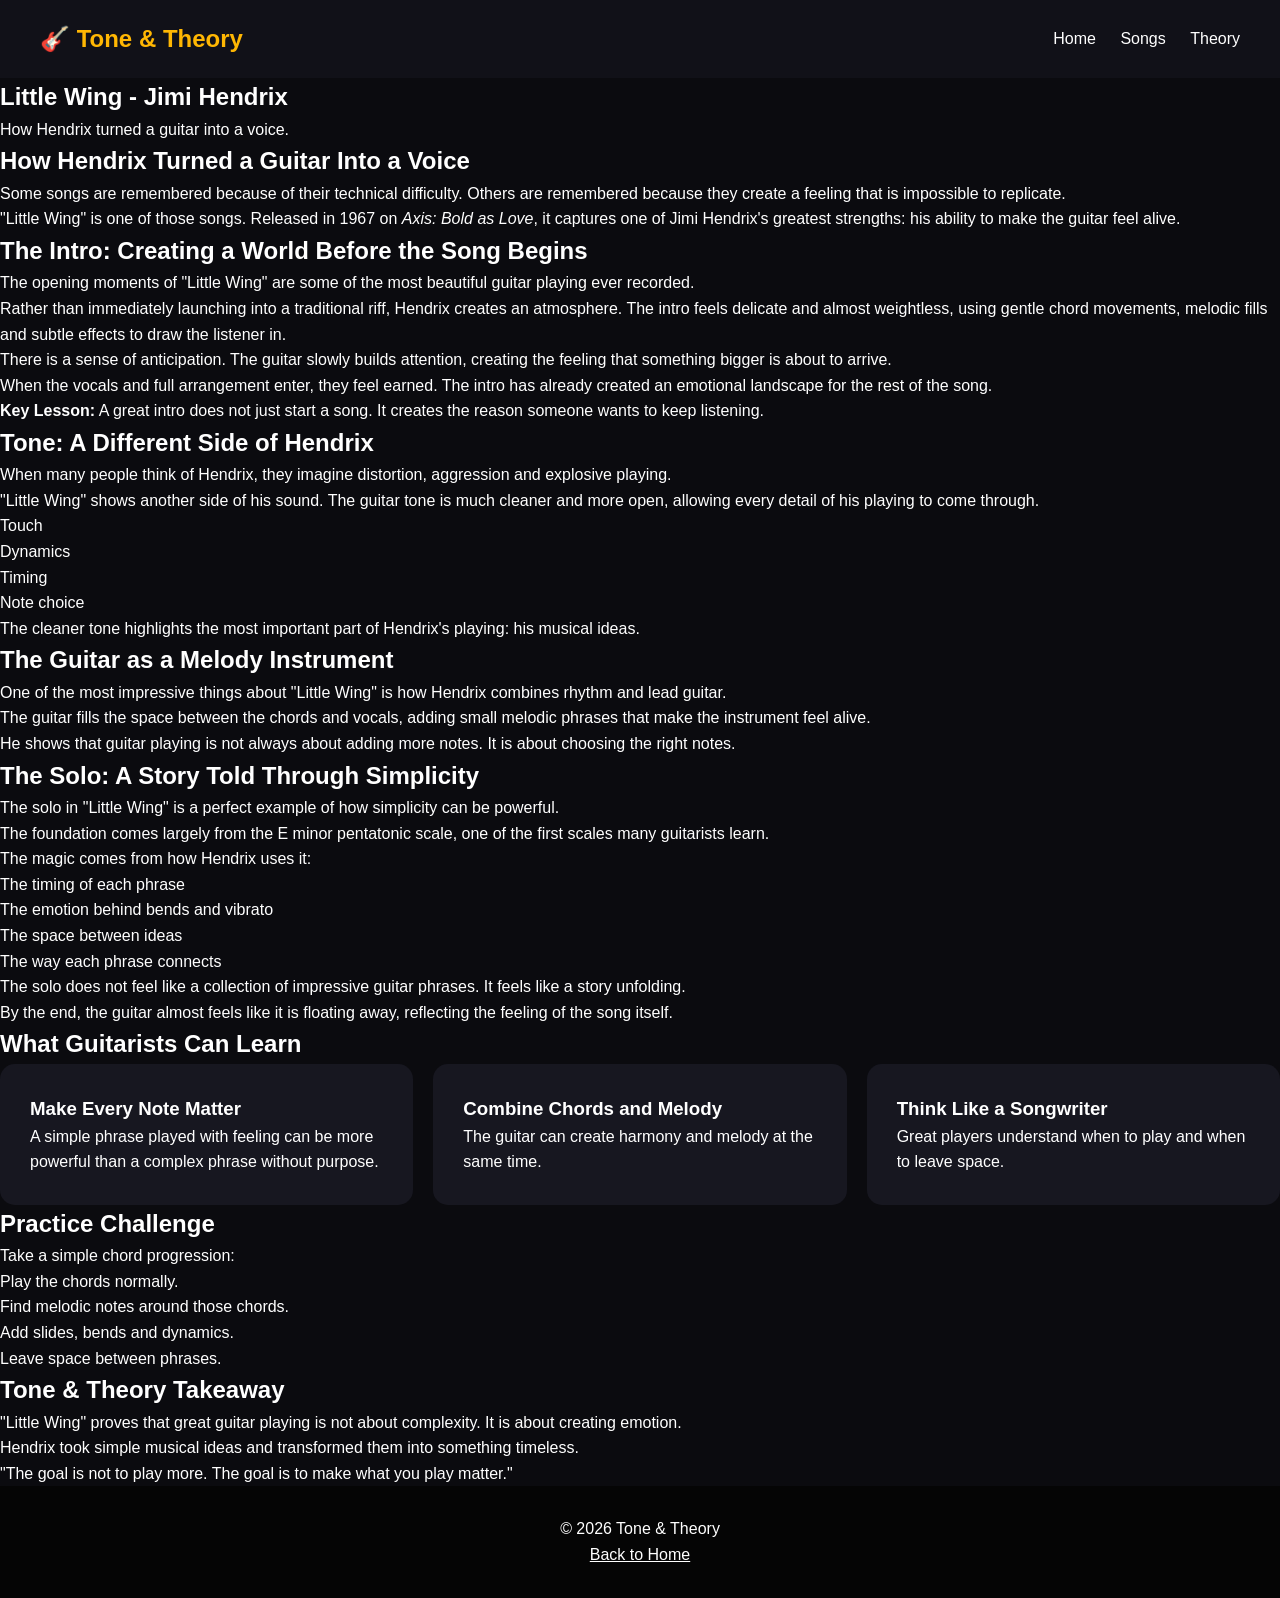
==== articles-little-wing.html @ c42ba69d "Add files via upload" ====
<!DOCTYPE html>
<html lang="en">

<head>
    <meta charset="UTF-8">
    <meta name="viewport" content="width=device-width, initial-scale=1.0">

    <title>Little Wing - Jimi Hendrix | Tone & Theory</title>

    <link rel="stylesheet" href="../style.css">
</head>


<body>


<header>

<nav>

<h1 class="logo">🎸 Tone & Theory</h1>

<div class="nav-links">
<a href="../index.html">Home</a>
<a href="#">Songs</a>
<a href="#">Theory</a>
</div>

</nav>

</header>



<section class="article-hero">

<h1>
Little Wing - Jimi Hendrix
</h1>

<p>
How Hendrix turned a guitar into a voice.
</p>

</section>




<main class="article">


<h2>How Hendrix Turned a Guitar Into a Voice</h2>


<p>
Some songs are remembered because of their technical difficulty.
Others are remembered because they create a feeling that is impossible to replicate.
</p>


<p>
"Little Wing" is one of those songs.
Released in 1967 on <em>Axis: Bold as Love</em>, it captures one of Jimi Hendrix's greatest strengths:
his ability to make the guitar feel alive.
</p>



<h2>The Intro: Creating a World Before the Song Begins</h2>


<p>
The opening moments of "Little Wing" are some of the most beautiful guitar playing ever recorded.
</p>


<p>
Rather than immediately launching into a traditional riff, Hendrix creates an atmosphere.
The intro feels delicate and almost weightless, using gentle chord movements, melodic fills and subtle effects to draw the listener in.
</p>


<p>
There is a sense of anticipation. The guitar slowly builds attention, creating the feeling that something bigger is about to arrive.
</p>


<p>
When the vocals and full arrangement enter, they feel earned. The intro has already created an emotional landscape for the rest of the song.
</p>


<div class="lesson-box">

<strong>Key Lesson:</strong>

A great intro does not just start a song. It creates the reason someone wants to keep listening.

</div>




<h2>Tone: A Different Side of Hendrix</h2>


<p>
When many people think of Hendrix, they imagine distortion, aggression and explosive playing.
</p>


<p>
"Little Wing" shows another side of his sound. The guitar tone is much cleaner and more open, allowing every detail of his playing to come through.
</p>


<ul>

<li>Touch</li>
<li>Dynamics</li>
<li>Timing</li>
<li>Note choice</li>

</ul>


<p>
The cleaner tone highlights the most important part of Hendrix's playing: his musical ideas.
</p>




<h2>The Guitar as a Melody Instrument</h2>


<p>
One of the most impressive things about "Little Wing" is how Hendrix combines rhythm and lead guitar.
</p>


<p>
The guitar fills the space between the chords and vocals, adding small melodic phrases that make the instrument feel alive.
</p>


<p>
He shows that guitar playing is not always about adding more notes. It is about choosing the right notes.
</p>




<h2>The Solo: A Story Told Through Simplicity</h2>


<p>
The solo in "Little Wing" is a perfect example of how simplicity can be powerful.
</p>


<p>
The foundation comes largely from the E minor pentatonic scale, one of the first scales many guitarists learn.
</p>


<p>
The magic comes from how Hendrix uses it:
</p>


<ul>

<li>The timing of each phrase</li>
<li>The emotion behind bends and vibrato</li>
<li>The space between ideas</li>
<li>The way each phrase connects</li>

</ul>



<p>
The solo does not feel like a collection of impressive guitar phrases.
It feels like a story unfolding.
</p>


<p>
By the end, the guitar almost feels like it is floating away, reflecting the feeling of the song itself.
</p>




<h2>What Guitarists Can Learn</h2>


<div class="cards">


<div class="card">

<h3>Make Every Note Matter</h3>

<p>
A simple phrase played with feeling can be more powerful than a complex phrase without purpose.
</p>

</div>



<div class="card">

<h3>Combine Chords and Melody</h3>

<p>
The guitar can create harmony and melody at the same time.
</p>

</div>



<div class="card">

<h3>Think Like a Songwriter</h3>

<p>
Great players understand when to play and when to leave space.
</p>

</div>


</div>




<h2>Practice Challenge</h2>


<p>

Take a simple chord progression:

</p>


<ol>

<li>Play the chords normally.</li>
<li>Find melodic notes around those chords.</li>
<li>Add slides, bends and dynamics.</li>
<li>Leave space between phrases.</li>

</ol>



<h2>Tone & Theory Takeaway</h2>


<p>
"Little Wing" proves that great guitar playing is not about complexity.
It is about creating emotion.
</p>


<p>
Hendrix took simple musical ideas and transformed them into something timeless.
</p>


<div class="final-quote">

"The goal is not to play more. The goal is to make what you play matter."

</div>



</main>



<footer>

<p>© 2026 Tone & Theory</p>

<a href="../index.html">
Back to Home
</a>

</footer>



</body>

</html>
---- style.css ----
* {
    box-sizing: border-box;
    margin: 0;
    padding: 0;
}


body {

    font-family: Arial, sans-serif;
    background:#0b0b0f;
    color:white;
    line-height:1.6;

}



header {

    background:#111118;
    padding:20px;

}


nav {

    display:flex;
    justify-content:space-between;
    align-items:center;
    max-width:1200px;
    margin:auto;

}


.logo {

    color:#ffb703;

}


.nav-links a {

    color:white;
    margin-left:20px;
    text-decoration:none;

}



.hero {

    min-height:80vh;
    display:flex;
    align-items:center;
    justify-content:center;
    text-align:center;
    padding:40px;

    background:
    linear-gradient(
    rgba(0,0,0,.6),
    rgba(0,0,0,.8)
    ),
    #15151f;

}


.hero h2 {

    font-size:3rem;
    max-width:800px;

}


.hero p {

    margin:20px auto;
    max-width:600px;

}



button {

    background:#ffb703;
    border:none;
    padding:14px 25px;
    border-radius:30px;
    cursor:pointer;
    font-weight:bold;

}


button:hover {

    transform:scale(1.05);

}



.section {

    padding:60px 10%;
}


.section h2 {

    text-align:center;
    margin-bottom:40px;

}



.song-card,
.card,
.form-box {

    background:#171720;
    padding:30px;
    border-radius:15px;

}


.two-columns {

    display:flex;
    gap:50px;
    margin-top:30px;

}


.cards {

    display:grid;
    grid-template-columns:repeat(auto-fit,minmax(220px,1fr));
    gap:20px;

}


.card {

    transition:.3s;

}


.card:hover {

    transform:translateY(-8px);
    border:1px solid #ffb703;

}



.form-box {

    max-width:600px;
    margin:auto;

}



input,
select {

    width:100%;
    padding:12px;
    margin:10px 0 20px;
    background:#222;
    border:none;
    color:white;

}



#result {

    margin-top:20px;
    color:#ffb703;

}



.newsletter {

    text-align:center;
    padding:60px;
    background:#111118;

}



footer {

    padding:30px;
    text-align:center;
    background:#050505;

}


footer a {

    color:white;
    margin:10px;

}



@media(max-width:700px){


nav {

    flex-direction:column;

}


.hero h2 {

    font-size:2rem;

}


.two-columns {

    flex-direction:column;

}


}
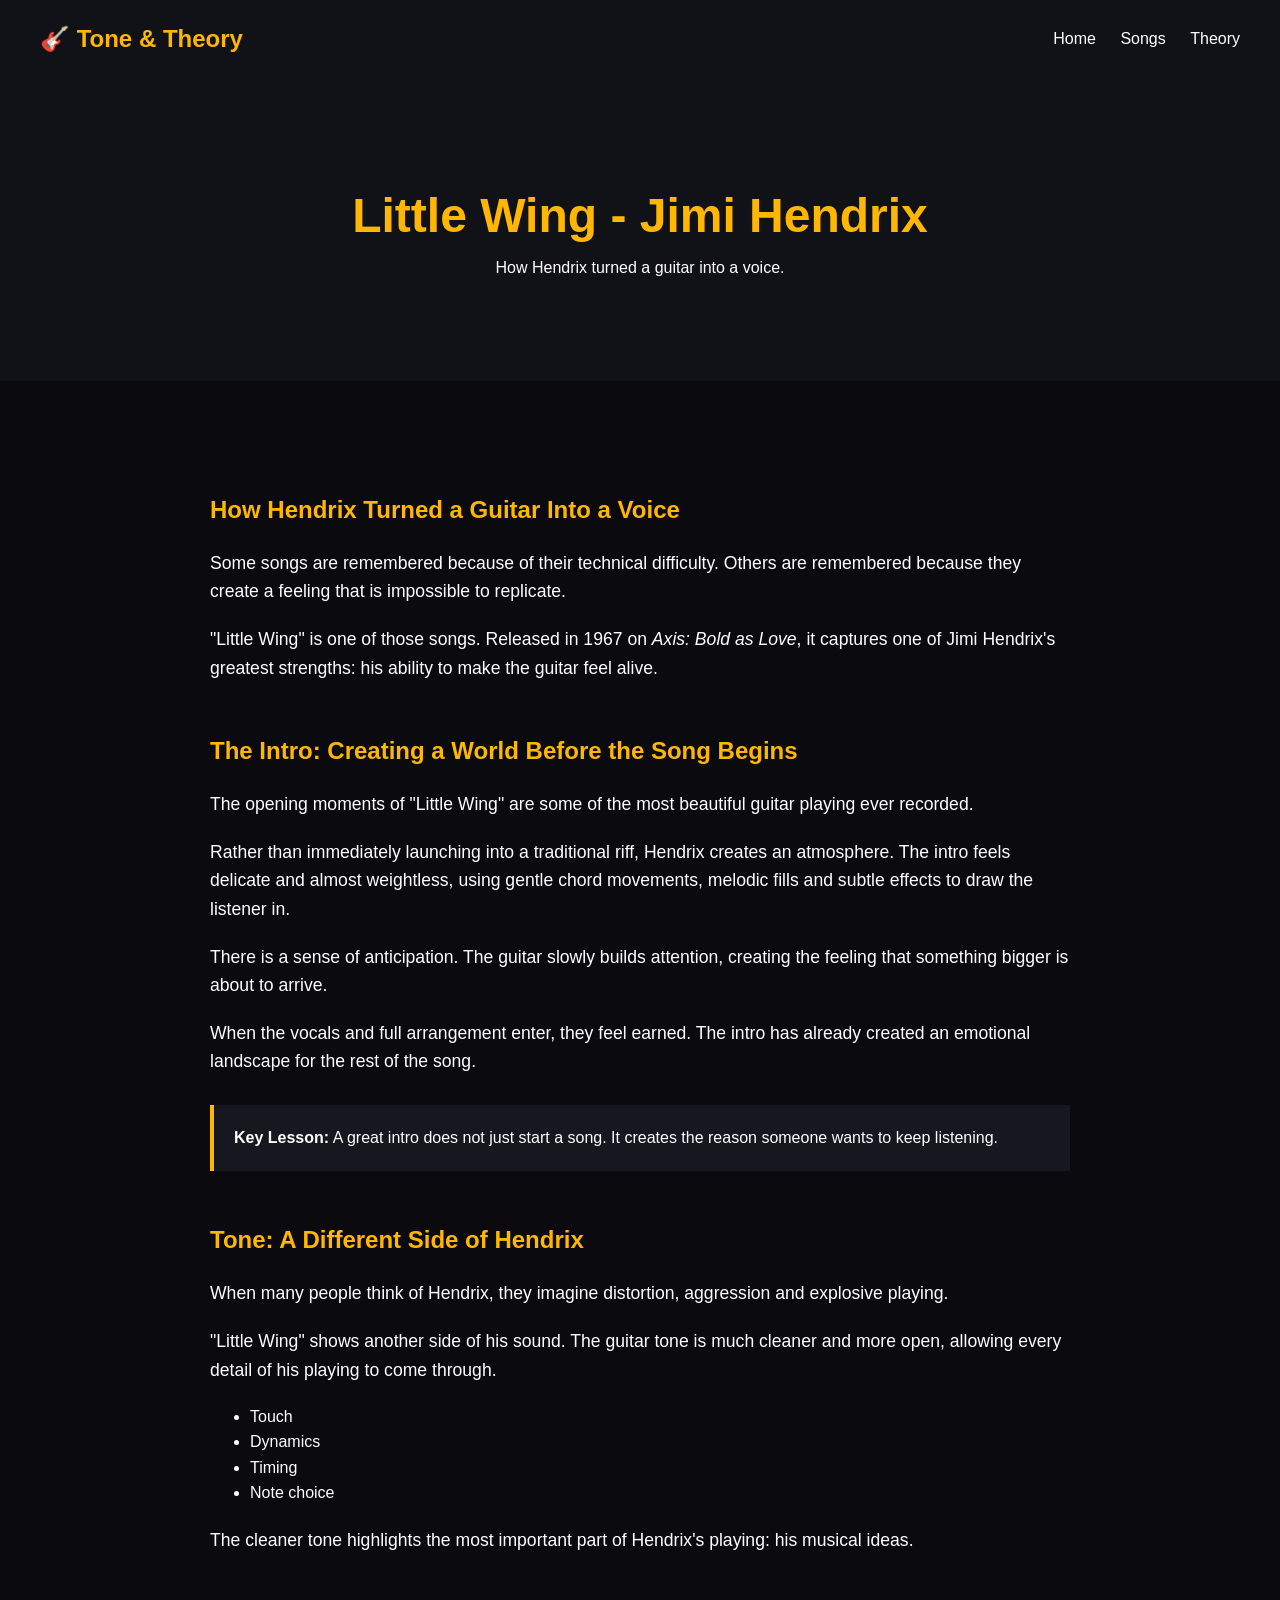
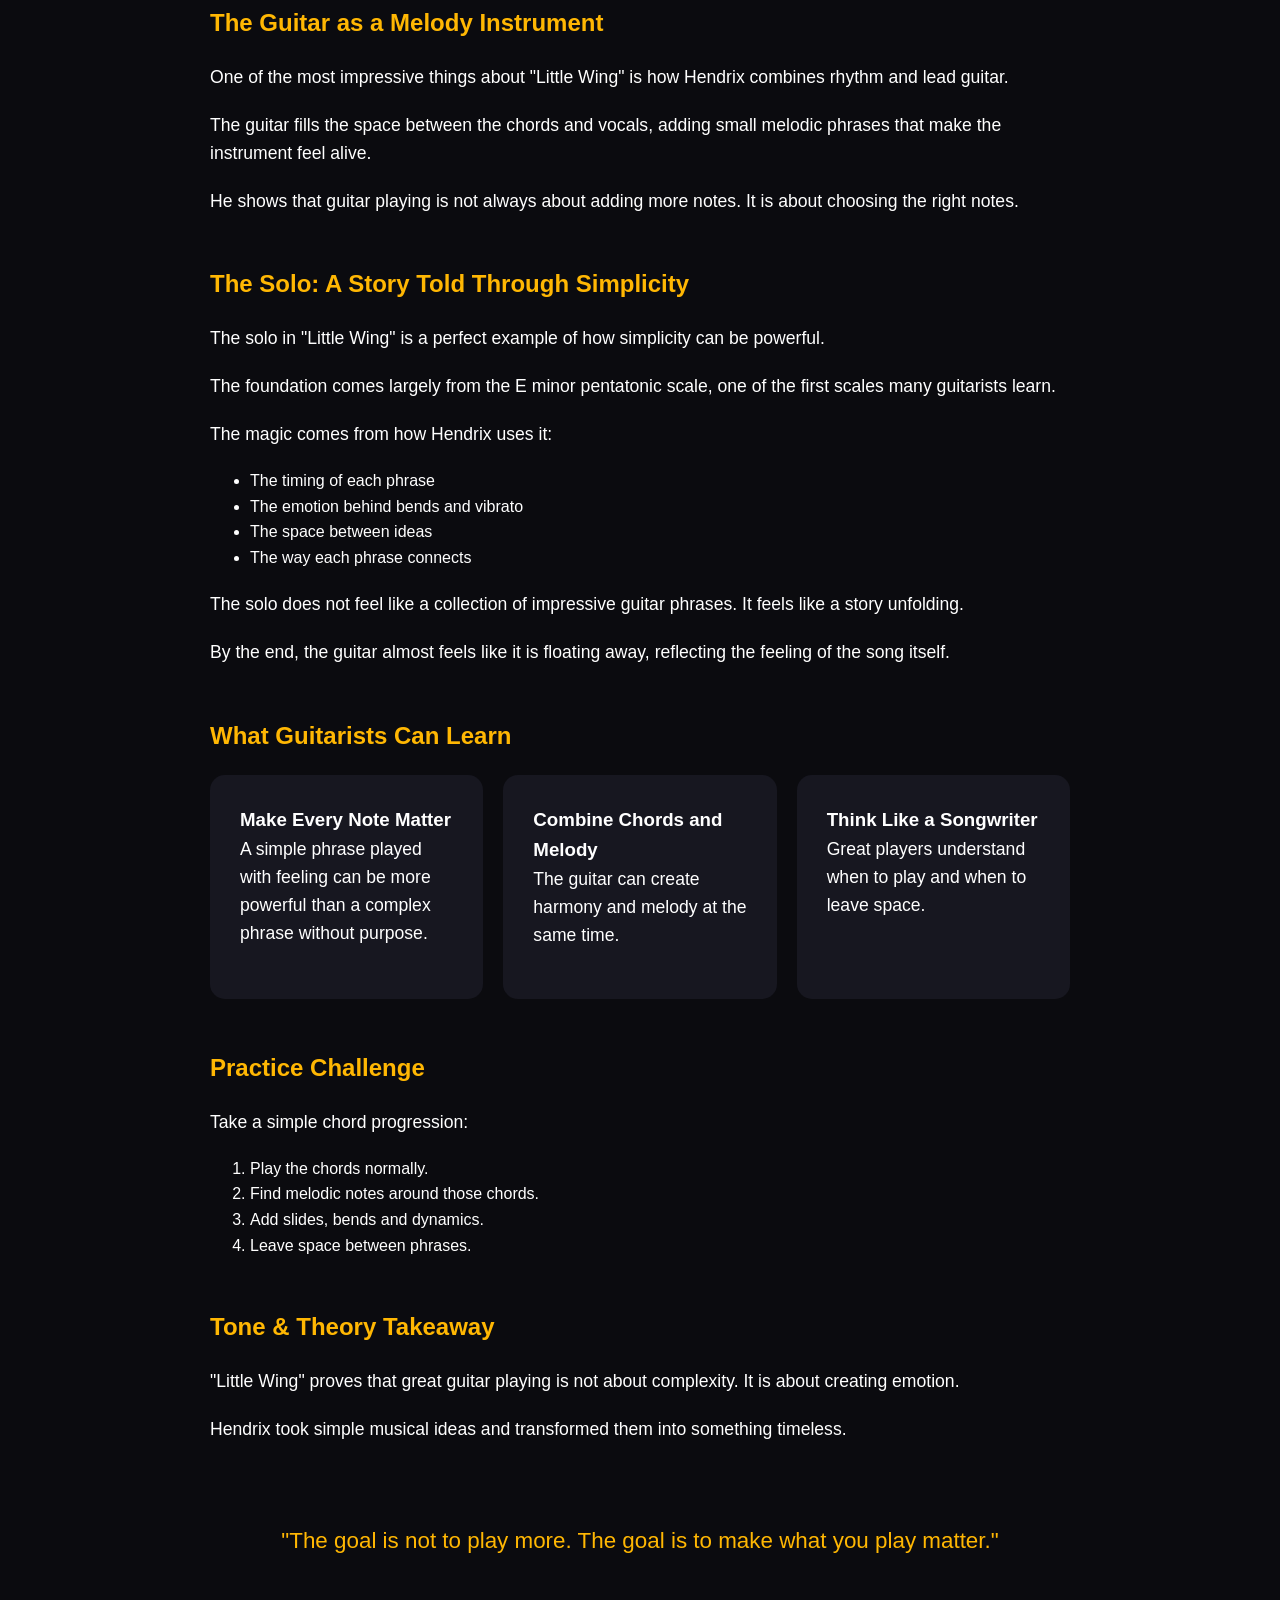
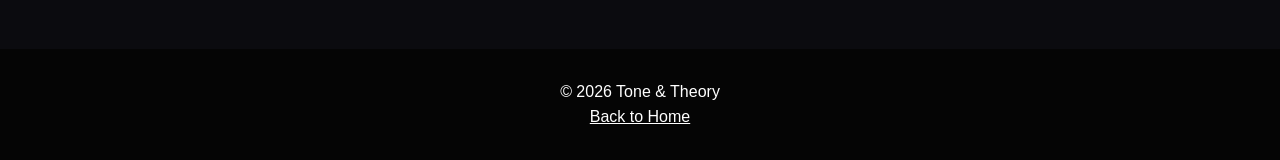
==== commit f749c45b: "Update articles-little-wing.html" ====
--- a/articles-little-wing.html
+++ b/articles-little-wing.html
@@ -291,8 +291,8 @@
 
 <p>© 2026 Tone & Theory</p>
 
-<a href="../index.html">
-Back to Home
+<a href="index.html">
+    Back to Home
 </a>
 
 </footer>
@@ -301,4 +301,4 @@
 
 </body>
 
-</html>+</html>
--- a/style.css
+++ b/style.css
@@ -252,4 +252,88 @@
 }
 
 
-}+}.article-hero {
+
+    text-align:center;
+    padding:100px 20px;
+    background:#111118;
+
+}
+
+
+.article-hero h1 {
+
+    font-size:3rem;
+    color:#ffb703;
+
+}
+
+
+
+.article {
+
+    max-width:900px;
+    margin:auto;
+    padding:60px 20px;
+
+}
+
+
+.article h2 {
+
+    margin-top:50px;
+    margin-bottom:20px;
+    color:#ffb703;
+
+}
+
+
+.article p {
+
+    margin-bottom:20px;
+    font-size:1.1rem;
+
+}
+
+
+.article ul,
+.article ol {
+
+    margin:20px 40px;
+
+}
+
+
+.lesson-box {
+
+    background:#171720;
+    border-left:4px solid #ffb703;
+    padding:20px;
+    margin:30px 0;
+
+}
+
+
+.final-quote {
+
+    margin-top:50px;
+    padding:30px;
+    text-align:center;
+    font-size:1.4rem;
+    color:#ffb703;
+
+}
+
+
+
+.article-button {
+
+    display:inline-block;
+    margin-top:20px;
+    padding:12px 25px;
+    background:#ffb703;
+    color:black;
+    border-radius:30px;
+    text-decoration:none;
+
+}
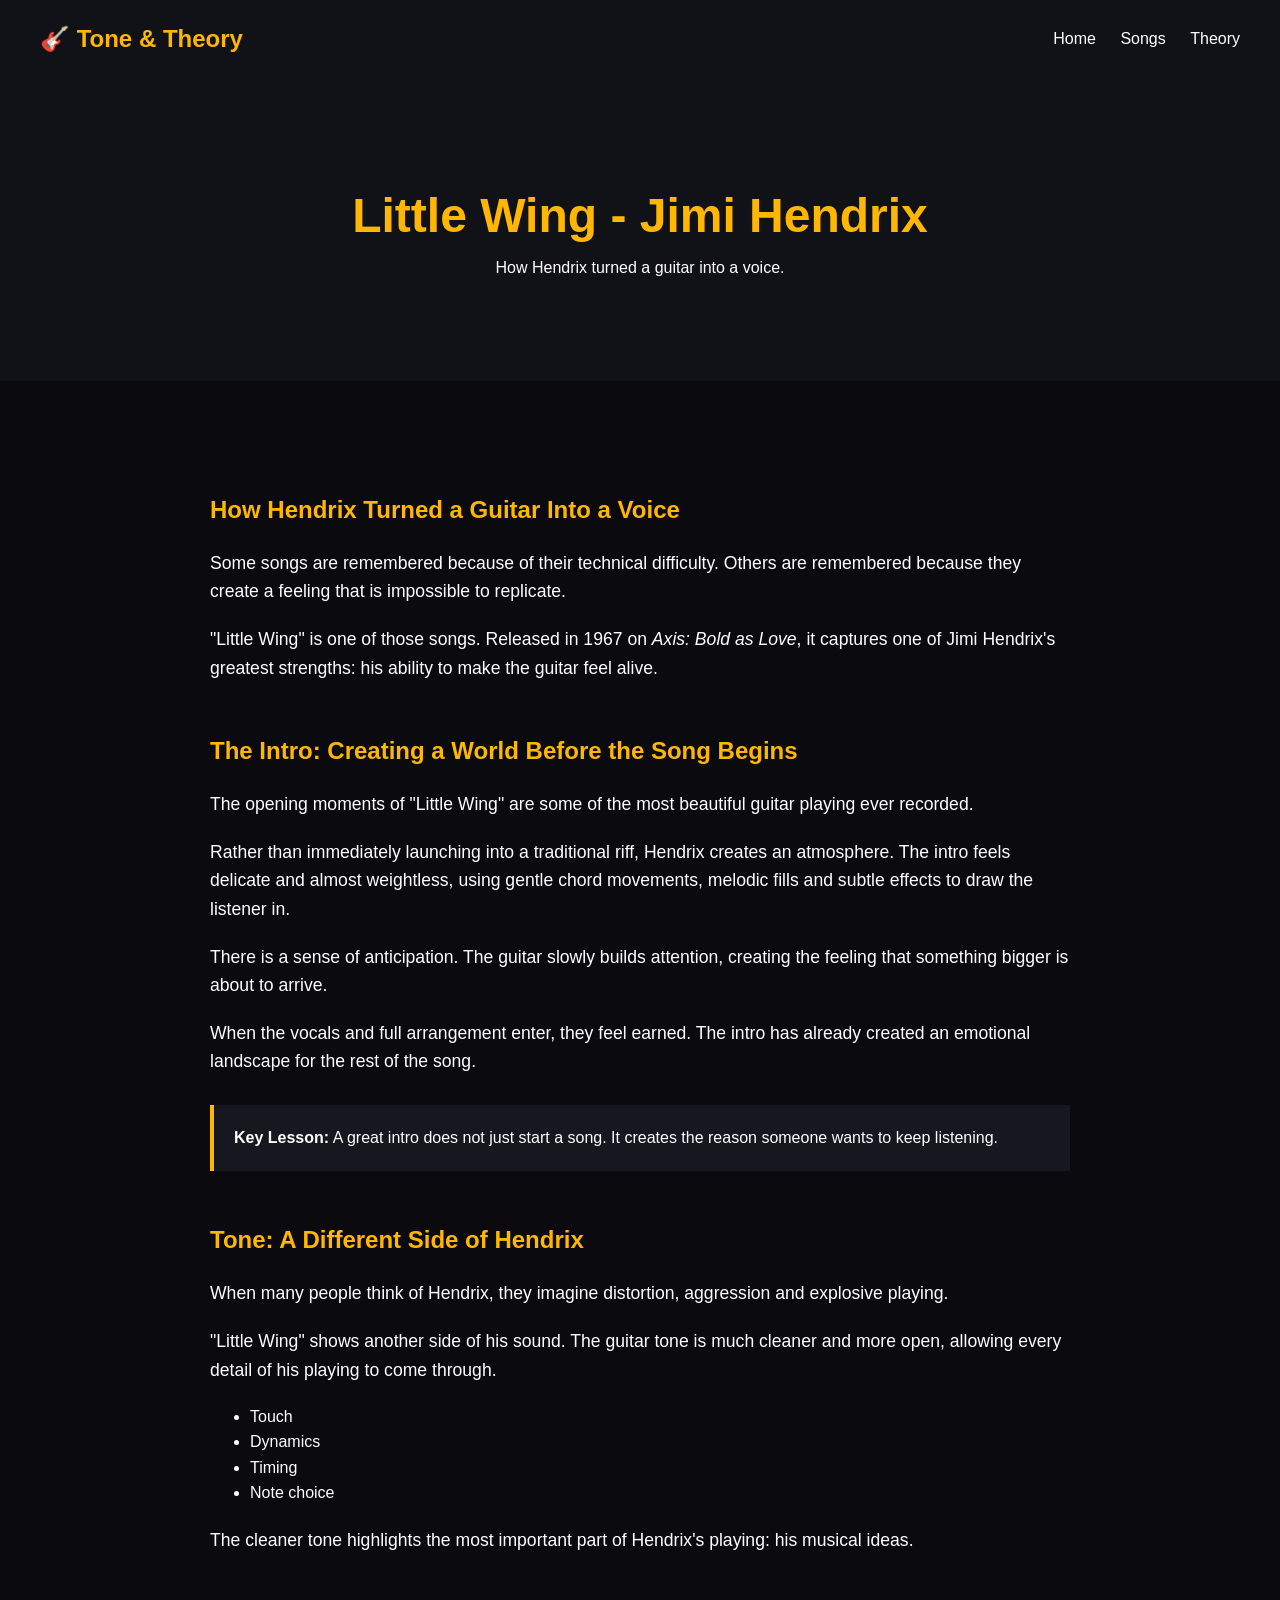
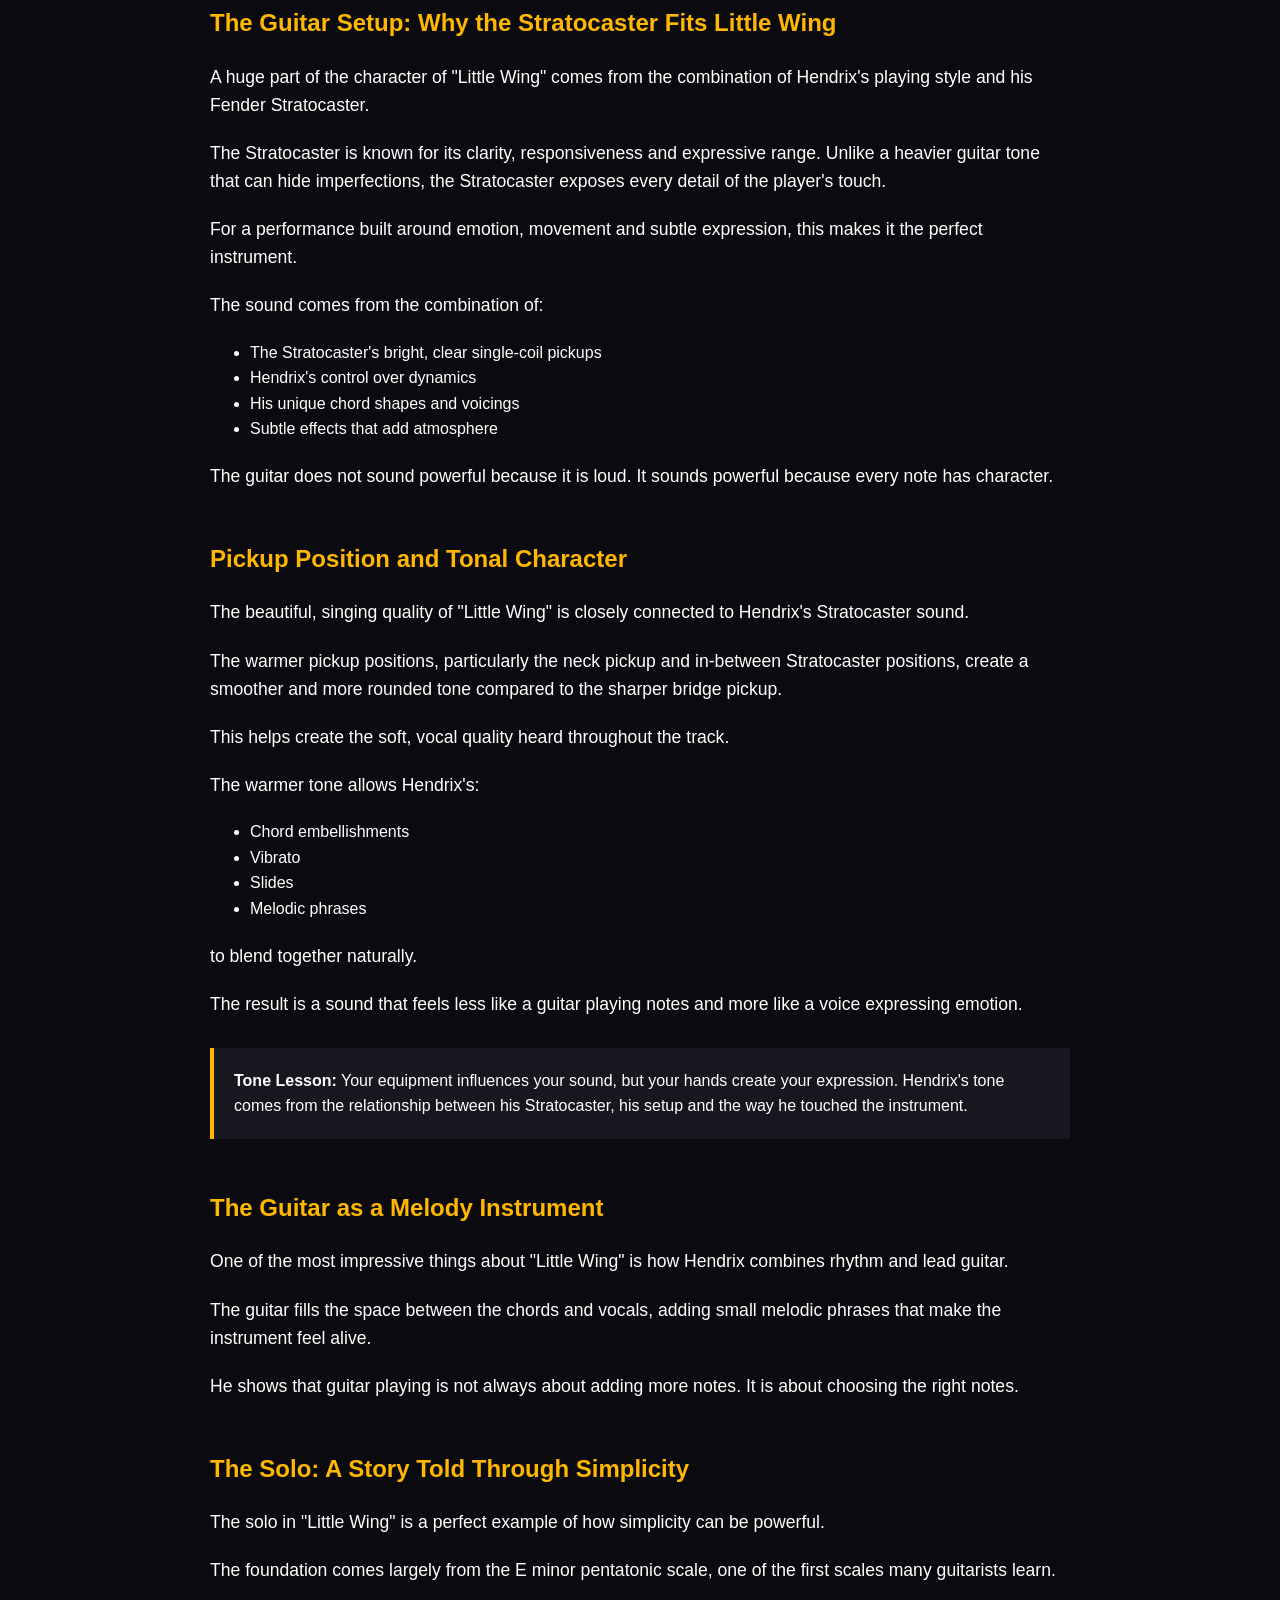
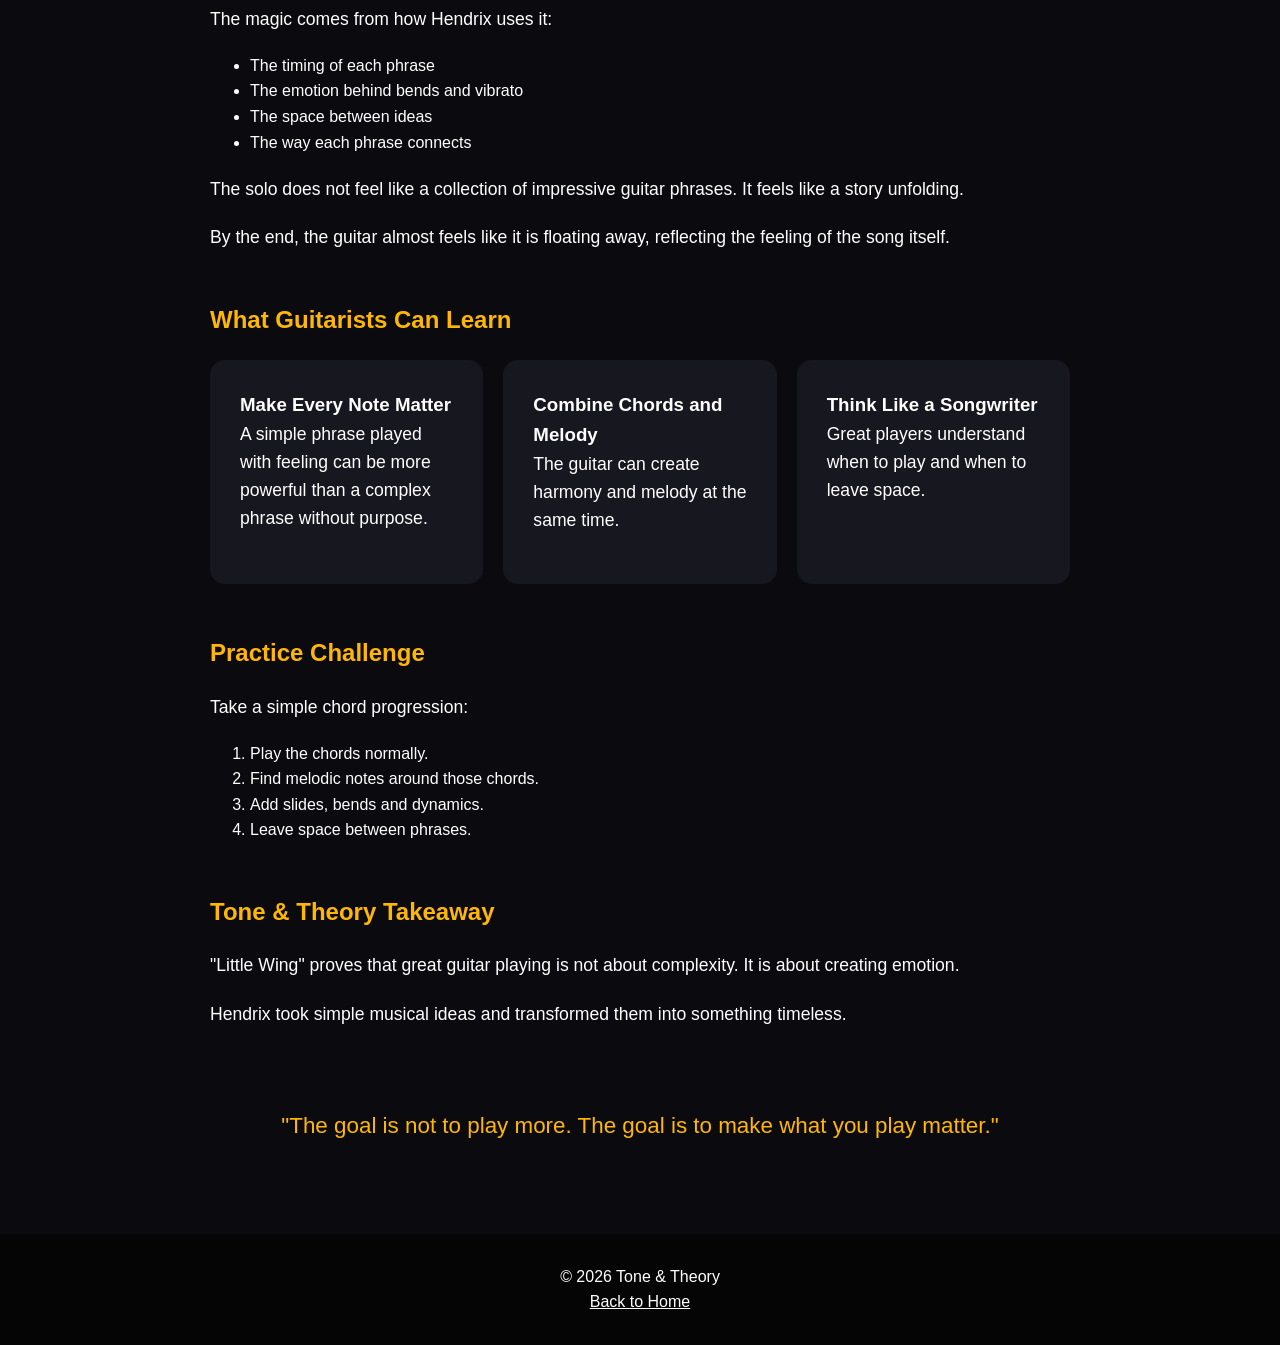
==== commit 5915fcc1: "Update articles-little-wing.html" ====
--- a/articles-little-wing.html
+++ b/articles-little-wing.html
@@ -21,11 +21,14 @@
 <h1 class="logo">🎸 Tone & Theory</h1>
 
 <div class="nav-links">
-<a href="../index.html">Home</a>
+
+<a href="index.html">Home</a>
+
 <a href="#">Songs</a>
+
 <a href="#">Theory</a>
-</div>
-
+
+</div>
 </nav>
 
 </header>
@@ -129,7 +132,77 @@
 The cleaner tone highlights the most important part of Hendrix's playing: his musical ideas.
 </p>
 
-
+<h2>The Guitar Setup: Why the Stratocaster Fits Little Wing</h2>
+
+<p>
+A huge part of the character of "Little Wing" comes from the combination of Hendrix's playing style and his Fender Stratocaster.
+</p>
+
+<p>
+The Stratocaster is known for its clarity, responsiveness and expressive range. Unlike a heavier guitar tone that can hide imperfections, the Stratocaster exposes every detail of the player's touch.
+</p>
+
+<p>
+For a performance built around emotion, movement and subtle expression, this makes it the perfect instrument.
+</p>
+
+<p>
+The sound comes from the combination of:
+</p>
+
+<ul>
+    <li>The Stratocaster's bright, clear single-coil pickups</li>
+    <li>Hendrix's control over dynamics</li>
+    <li>His unique chord shapes and voicings</li>
+    <li>Subtle effects that add atmosphere</li>
+</ul>
+
+<p>
+The guitar does not sound powerful because it is loud. It sounds powerful because every note has character.
+</p>
+
+
+<h2>Pickup Position and Tonal Character</h2>
+
+<p>
+The beautiful, singing quality of "Little Wing" is closely connected to Hendrix's Stratocaster sound.
+</p>
+
+<p>
+The warmer pickup positions, particularly the neck pickup and in-between Stratocaster positions, create a smoother and more rounded tone compared to the sharper bridge pickup.
+</p>
+
+<p>
+This helps create the soft, vocal quality heard throughout the track.
+</p>
+
+<p>
+The warmer tone allows Hendrix's:
+</p>
+
+<ul>
+    <li>Chord embellishments</li>
+    <li>Vibrato</li>
+    <li>Slides</li>
+    <li>Melodic phrases</li>
+</ul>
+
+<p>
+to blend together naturally.
+</p>
+
+<p>
+The result is a sound that feels less like a guitar playing notes and more like a voice expressing emotion.
+</p>
+
+
+<div class="lesson-box">
+
+<strong>Tone Lesson:</strong>
+
+Your equipment influences your sound, but your hands create your expression. Hendrix's tone comes from the relationship between his Stratocaster, his setup and the way he touched the instrument.
+
+</div>
 
 
 <h2>The Guitar as a Melody Instrument</h2>
